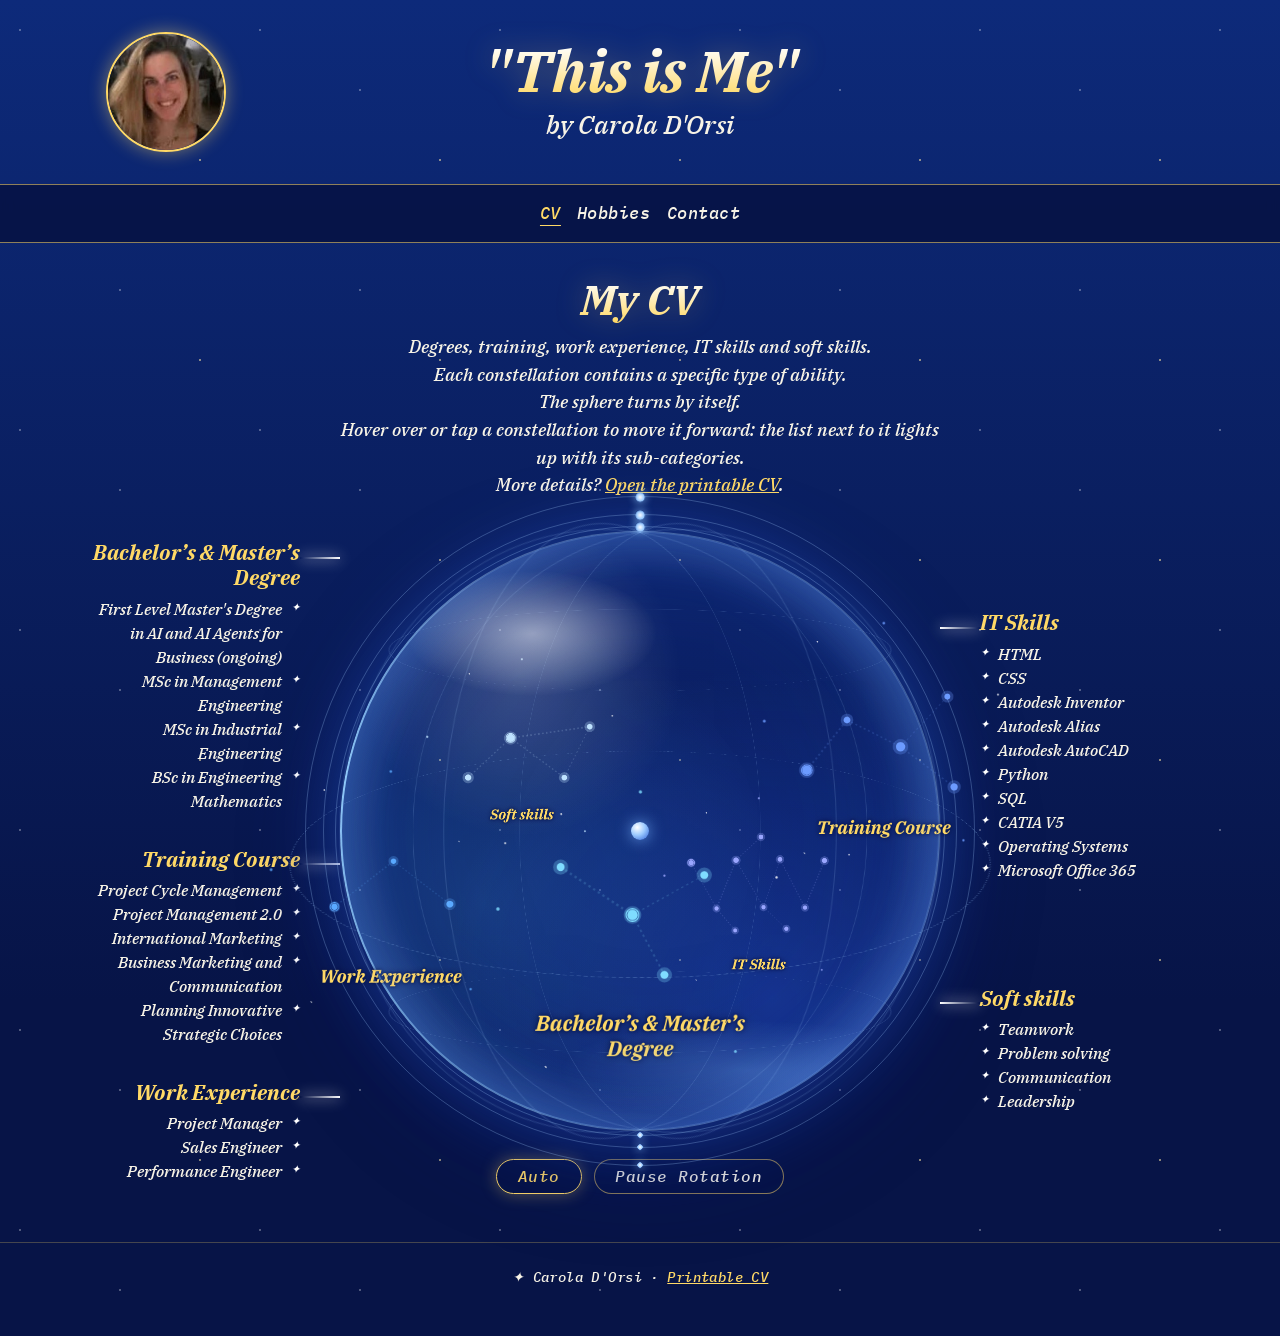
==== index.html @ 36d9cdac "Add files via upload" ====
<!DOCTYPE html>
<html lang="en">
<head>
  <meta charset="UTF-8">
  <meta name="viewport" content="width=device-width, initial-scale=1">
  <title>CV · Carola D'Orsi</title>
  <meta name="description" content="CV, hobbies and contact.">
  <meta name="theme-color" content="#071447">
  <!-- Open Graph. -->
  <meta property="og:type" content="website">
  <meta property="og:site_name" content="Carola D'Orsi">
  <meta property="og:locale" content="en_US">
  <meta property="og:title" content="Website · Carola D'Orsi">
  <meta property="og:description" content="CV, hobbies and contact.">
  <link rel="icon" href="assets/images/favicon.jpg">
  <!-- Bootstrap 5 + Bootstrap Icons -->
  <link href="https://cdn.jsdelivr.net/npm/bootstrap@5.3.3/dist/css/bootstrap.min.css" rel="stylesheet">
  <link href="https://cdn.jsdelivr.net/npm/bootstrap-icons@1.11.3/font/bootstrap-icons.css" rel="stylesheet">
  <!-- IBM Plex Serif (text) + IBM Plex Mono (menu, buttons, labels) -->
  <link rel="preconnect" href="https://fonts.googleapis.com">
  <link rel="preconnect" href="https://fonts.gstatic.com" crossorigin>
  <link href="https://fonts.googleapis.com/css2?family=IBM+Plex+Serif:ital,wght@1,400;1,500;1,600;1,700&family=IBM+Plex+Mono:ital,wght@1,400;1,500&display=swap" rel="stylesheet">
  <!-- CSS compiled from scss/style.scss -->
  <link href="assets/css/style.css" rel="stylesheet">
</head>
<body>
  <header class="site-header">
    <img class="avatar" src="assets/images/avatar.jpg" alt="image" width="120" height="120">
    <div class="titles">
      <h1>"This is Me"</h1>
      <p class="subtitle">by Carola D'Orsi</p>
    </div>
  </header>

  <nav class="navbar navbar-expand-md navbar-dark sticky-top site-nav" aria-label="Main navigation">
    <div class="container-fluid">
      <span class="navbar-brand d-md-none">&#10022; Menu</span>
      <!-- hamburger menu without JavaScript: the hidden checkbox keeps the open/closed state -->
      <input type="checkbox" id="nav-toggle" class="nav-toggle" aria-label="Open or close the menu">
      <label class="navbar-toggler" for="nav-toggle"><span class="navbar-toggler-icon"></span><span class="visually-hidden">Menu</span></label>
      <div class="collapse navbar-collapse" id="menu">
        <ul class="navbar-nav mx-auto text-center">
          <li class="nav-item"><a class="nav-link active" href="index.html" aria-current="page">CV</a></li>
          <li class="nav-item"><a class="nav-link" href="pages/hobbies.html">Hobbies</a></li>
          <li class="nav-item"><a class="nav-link" href="pages/contact.html">Contact</a></li>
        </ul>
      </div>
    </div>
  </nav>

  <main class="container-xl page">
    <h2 class="page-title">My CV</h2>
    <p class="page-intro">Degrees, training, work experience, IT skills and soft skills.<br> Each constellation contains a specific type of ability.<br>The sphere turns by itself.<br>Hover over or tap a constellation to move it forward: the list next to it lights up with its sub-categories.<br> More details? <a href="pages/cv.html">Open the printable CV</a>.</p>
    <div class="cv-map">
      <div class="cat-col cat-col--left">
        <!-- Each list matches the stars of its constellation -->
      <section class="cat cat--degree" aria-labelledby="cat-degree">
        <h3 id="cat-degree">Bachelor’s &amp; Master’s Degree</h3>
        <ul>
          <li>First Level Master's Degree in AI and AI Agents for Business (ongoing)</li>
          <li>MSc in Management Engineering</li>
          <li>MSc in Industrial Engineering</li>
          <li>BSc in Engineering Mathematics</li>
        </ul>
      </section>
      <section class="cat cat--training" aria-labelledby="cat-training">
        <h3 id="cat-training">Training Course</h3>
        <ul>
          <li>Project Cycle Management</li>
          <li>Project Management 2.0</li>
          <li>International Marketing</li>
          <li>Business Marketing and Communication</li>
          <li>Planning Innovative Strategic Choices</li>
        </ul>
      </section>
      <section class="cat cat--experience" aria-labelledby="cat-experience">
        <h3 id="cat-experience">Work Experience</h3>
        <ul>
          <li>Project Manager</li>
          <li>Sales Engineer</li>
          <li>Performance Engineer</li>
        </ul>
      </section>
      </div>
      <div class="sky">
        <!-- Auto / Pause rotation: two radio buttons -->
        <input class="sky-input" type="radio" name="motion" id="motion-auto" checked>
        <input class="sky-input" type="radio" name="motion" id="motion-pause">
        <svg class="defs" width="0" height="0" aria-hidden="true" focusable="false">
          <defs>
            <!-- shared ring: every featured star pulses with it (sonar effect) -->
            <symbol id="pulse-ring" viewBox="-20 -20 40 40"><circle r="8" fill="none"/></symbol>
          </defs>
        </svg>
        <span class="shoot" style="--x:8%;--y:6%;--dl:1s" aria-hidden="true"></span>
        <span class="shoot" style="--x:52%;--y:2%;--dl:5s" aria-hidden="true"></span>
        <span class="shoot" style="--x:30%;--y:30%;--dl:8.5s" aria-hidden="true"></span>
        <div class="sphere" role="group" aria-label="Rotating celestial sphere with the five constellations of my CV">
          <div class="orbit" aria-hidden="true"></div>
          <div class="sat" aria-hidden="true"><i></i></div>
          <div class="globe">
        <span class="ring ring--m0" aria-hidden="true"></span>
        <span class="ring ring--m1" aria-hidden="true"></span>
        <span class="ring ring--m2" aria-hidden="true"></span>
        <span class="ring ring--m3" aria-hidden="true"></span>
        <span class="ring ring--m4" aria-hidden="true"></span>
        <span class="ring ring--m5" aria-hidden="true"></span>
        <span class="ring ring--eq" aria-hidden="true"></span>
        <span class="ring ring--pn" aria-hidden="true"></span>
        <span class="ring ring--ps" aria-hidden="true"></span>
        <span class="arm arm--a" aria-hidden="true"></span>
        <span class="arm arm--b" aria-hidden="true"></span>
        <span class="arm arm--c" aria-hidden="true"></span>
        <span class="bridge" style="--a:180deg;--k:0.1;--bw:3px;--bc:rgba(175,228,255,.95)" aria-hidden="true"></span>
        <span class="bridge" style="--a:252deg;--k:0.3;--bw:3px;--bc:rgba(175,228,255,.9)" aria-hidden="true"></span>
        <span class="bridge" style="--a:324deg;--k:0.5;--bw:1px;--bc:rgba(120,170,255,.5)" aria-hidden="true"></span>
        <span class="bridge" style="--a:36deg;--k:0.7;--bw:2px;--bc:rgba(140,200,255,.75)" aria-hidden="true"></span>
        <span class="bridge" style="--a:108deg;--k:0.9;--bw:2px;--bc:rgba(140,200,255,.75)" aria-hidden="true"></span>
        <div class="constellation constellation--degree" tabindex="0" role="group" aria-label="Bachelor’s &amp; Master’s Degree">
          <div class="bb"><div class="bb-spin">
            <figure class="cluster">
<svg class="map" viewBox="0 0 320 240" role="img" xmlns="http://www.w3.org/2000/svg">
  <line class="n0 n1" style="--w:3" x1="60" y1="60" x2="150" y2="120"/>
  <line class="n1 n2" style="--w:1" x1="150" y1="120" x2="240" y2="70"/>
  <line class="n1 n3" style="--w:2" x1="150" y1="120" x2="190" y2="195"/>
  <g class="star s0" tabindex="0" style="--i:0"><circle cx="60" cy="60" r="5"/></g>
  <g class="star s1" tabindex="0" style="--i:1"><use class="pulse" href="#pulse-ring" x="130" y="100" width="40" height="40"/><circle cx="150" cy="120" r="6.5"/></g>
  <g class="star s2" tabindex="0" style="--i:2"><circle cx="240" cy="70" r="5"/></g>
  <g class="star s3" tabindex="0" style="--i:3"><circle cx="190" cy="195" r="5"/></g>>
</svg>
              <figcaption>Bachelor’s &amp; Master’s Degree</figcaption>
            </figure>
          </div></div>
        </div>
        <div class="constellation constellation--training" tabindex="0" role="group" aria-label="Training Course">
          <div class="bb"><div class="bb-spin">
            <figure class="cluster">
<svg class="map" viewBox="0 0 320 240" role="img" xmlns="http://www.w3.org/2000/svg">
  <line class="n0 n1" style="--w:3" x1="45" y1="170" x2="105" y2="95"/>
  <line class="n1 n2" style="--w:2" x1="105" y1="95" x2="185" y2="135"/>
  <line class="n2 n3" style="--w:1" x1="185" y1="135" x2="255" y2="60"/>
  <line class="n2 n4" style="--w:2" x1="185" y1="135" x2="265" y2="195"/>
  <g class="star s0" tabindex="0" style="--i:0"><use class="pulse" href="#pulse-ring" x="25" y="150" width="40" height="40"/><circle cx="45" cy="170" r="7"/></g>
  <g class="star s1" tabindex="0" style="--i:1"><circle cx="105" cy="95" r="5"/></g>
  <g class="star s2" tabindex="0" style="--i:2"><circle cx="185" cy="135" r="7"/></g>
  <g class="star s3" tabindex="0" style="--i:3"><circle cx="255" cy="60" r="4.5"/></g>
  <g class="star s4" tabindex="0" style="--i:4"><circle cx="265" cy="195" r="5.5"/></g>
</svg>
              <figcaption>Training Course</figcaption>
            </figure>
          </div></div>
        </div>
        <div class="constellation constellation--itskills" tabindex="0" role="group" aria-label="IT Skills">
          <div class="bb"><div class="bb-spin">
            <figure class="cluster">
<svg class="map" viewBox="0 0 400 320" role="img" xmlns="http://www.w3.org/2000/svg">
  <line class="n1 n0" style="--w:2" x1="40" y1="100" x2="100" y2="208"/>
  <line class="n2 n1" style="--w:3" x1="100" y1="208" x2="146" y2="94"/>
  <line class="n3 n2" style="--w:2" x1="146" y1="94" x2="211" y2="205"/>
  <line class="n4 n3" style="--w:1" x1="211" y1="205" x2="250" y2="92"/>
  <line class="n5 n4" style="--w:2" x1="250" y1="92" x2="309" y2="206"/>
  <line class="n6 n5" style="--w:3" x1="309" y1="206" x2="355" y2="95"/>
  <line class="n7 n1" style="--w:2" x1="100" y1="208" x2="144" y2="260"/>
  <line class="n8 n3" style="--w:1" x1="211" y1="205" x2="265" y2="256"/>
  <line class="n9 n2" style="--w:2" x1="146" y1="94" x2="205" y2="39"/>
  <g class="star s0" tabindex="0" style="--i:0"><use class="pulse" href="#pulse-ring" x="20" y="80" width="40" height="40"/><circle cx="40" cy="100" r="6"/></g>
  <g class="star s1" tabindex="0" style="--i:1"><circle cx="100" cy="208" r="5"/></g>
  <g class="star s2" tabindex="0" style="--i:2"><circle cx="146" cy="94" r="6.5"/></g>
  <g class="star s3" tabindex="0" style="--i:3"><circle cx="211" cy="205" r="5"/></g>
  <g class="star s4" tabindex="0" style="--i:4"><circle cx="250" cy="92" r="5.5"/></g>
  <g class="star s5" tabindex="0" style="--i:5"><circle cx="309" cy="206" r="5"/></g>
  <g class="star s6" tabindex="0" style="--i:6"><circle cx="355" cy="95" r="6"/></g>
  <g class="star s7" tabindex="0" style="--i:7"><circle cx="144" cy="260" r="4.5"/></g>
  <g class="star s8" tabindex="0" style="--i:8"><circle cx="265" cy="256" r="5"/></g>
  <g class="star s9" tabindex="0" style="--i:9"><circle cx="205" cy="39" r="5.5"/></g>
</svg>
              <figcaption>IT Skills</figcaption>
            </figure>
          </div></div>
        </div>
        <div class="constellation constellation--soft" tabindex="0" role="group" aria-label="Soft skills">
          <div class="bb"><div class="bb-spin">
            <figure class="cluster">
<svg class="map" viewBox="0 0 300 200" role="img" xmlns="http://www.w3.org/2000/svg">
  <line class="n0 n1" style="--w:2" x1="55" y1="150" x2="130" y2="80"/>
  <line class="n1 n2" style="--w:2" x1="130" y1="80" x2="225" y2="150"/>
  <line class="n2 n3" style="--w:1" x1="225" y1="150" x2="270" y2="60"/>
  <line class="n1 n3" style="--w:3" x1="130" y1="80" x2="270" y2="60"/>
  <g class="star s0" tabindex="0" style="--i:0"><circle cx="55" cy="150" r="5.5"/></g>
  <g class="star s1" tabindex="0" style="--i:1"><use class="pulse" href="#pulse-ring" x="110" y="60" width="40" height="40"/><circle cx="130" cy="80" r="7"/></g>
  <g class="star s2" tabindex="0" style="--i:2"><circle cx="225" cy="150" r="5"/></g>
  <g class="star s3" tabindex="0" style="--i:3"><circle cx="270" cy="60" r="5"/></g>
</svg>
              <figcaption>Soft skills</figcaption>
            </figure>
          </div></div>
        </div>
        <div class="constellation constellation--experience" tabindex="0" role="group" aria-label="Work experience">
          <div class="bb"><div class="bb-spin">
            <figure class="cluster">
<svg class="map" viewBox="0 0 400 300" aria-hidden="true" focusable="false" xmlns="http://www.w3.org/2000/svg">
  <line class="n1 n0" style="--w:3" x1="95" y1="190" x2="205" y2="105"/>
  <line class="n2 n1" style="--w:2" x1="205" y1="105" x2="310" y2="185"/>
  <g class="star s0" tabindex="0" style="--i:0"><use class="pulse" href="#pulse-ring" x="75" y="170" width="40" height="40"/><circle cx="95" cy="190" r="6"/></g>
  <g class="star s1" tabindex="0" style="--i:1"><circle cx="205" cy="105" r="5"/></g>
  <g class="star s2" tabindex="0" style="--i:2"><circle cx="310" cy="185" r="6.5"/></g> 
</svg>
              <figcaption>Work Experience</figcaption>
            </figure>
          </div></div>
        </div>
          </div>
        </div>
        <div class="sky-controls" role="group" aria-label="Rotation of the sphere">
          <label for="motion-auto">Auto</label>
          <label for="motion-pause">Pause Rotation</label>
        </div>
      </div>
      <div class="cat-col cat-col--right">
      <section class="cat cat--itskills" aria-labelledby="cat-itskills">
        <h3 id="cat-itskills">IT Skills</h3>
        <ul>
          <li>HTML</li>
          <li>CSS</li>
          <li>Autodesk Inventor</li>
          <li>Autodesk Alias</li>
          <li>Autodesk AutoCAD</li>
          <li>Python</li>
          <li>SQL</li>
          <li>CATIA V5</li>
          <li>Operating Systems</li>
          <li>Microsoft Office 365</li>
        </ul>
      </section>
      <section class="cat cat--soft" aria-labelledby="cat-soft">
        <h3 id="cat-soft">Soft skills</h3>
        <ul>
          <li>Teamwork</li>
          <li>Problem solving</li>
          <li>Communication</li>
          <li>Leadership</li>
        </ul>
      </section>
      </div>
    </div>
  </main>

  <footer class="site-footer">
    <p>&#10022; Carola D'Orsi &middot; <a href="pages/cv.html">Printable CV</a></p>
  </footer>
</body>
</html>
---- assets/css/style.css ----
/* Compiled from scss/style.scss */
*,
*::before,
*::after {
  box-sizing: border-box;
}
body {
  margin: 0;
  overflow-x: clip;
  min-height: 100vh;
  font-family: 'IBM Plex Serif', Georgia, 'Times New Roman', serif;
  font-style: italic;
  font-weight: 500;
  font-size: 1.15rem;
  line-height: 1.5;
  color: #f7f3e6;
  background-color: #071447;
  background-image: radial-gradient(1px 1px at 20px 30px, #fff, transparent),
    radial-gradient(1px 1px at 120px 90px, #fff, transparent),
    radial-gradient(1.5px 1.5px at 200px 160px, #ffe9a8, transparent),
    linear-gradient(180deg, #0d2a7a 0%, #071447 75%);
  background-size: 240px 200px, 240px 200px, 240px 200px, 100% 100%;
}
h1,
h2,
h3 {
  font-weight: 700;
  color: #ffd966;
}
.site-header h1,
.page-title {
  background: linear-gradient(180deg, #fff 10%, #ffd966 95%);
  -webkit-background-clip: text;
  background-clip: text;
  color: transparent;
  -webkit-text-fill-color: transparent;
  filter: drop-shadow(0 0 14px rgba(255, 217, 102, 0.28));
}
.page {
  padding: 2rem 1rem 3rem;
  overflow-x: clip;
}
.page-title {
  text-align: center;
  font-size: clamp(1.7rem, 5vw, 2.6rem);
  margin: 0 0 .5rem;
}
.page-intro {
  max-width: 60ch;
  margin: 0 auto 2rem;
  text-align: center;
}
.page-intro a {
  color: #ffd966;
}
.site-footer {
  font-family: 'IBM Plex Mono', ui-monospace, SFMono-Regular, Menlo, Consolas, monospace;
  letter-spacing: .03em;
  text-align: center;
  padding: 1.5rem 1rem 2rem;
  border-top: 1px solid rgba(255, 217, 102, 0.25);
  font-size: .88rem;
  content-visibility: auto;
  contain-intrinsic-size: auto 90px;
}
.site-footer a {
  color: #ffd966;
}
.site-header {
  --avatar: 72px;
  display: flex;
  align-items: center;
  justify-content: space-between;
  gap: 1rem;
  max-width: 1100px;
  margin: 0 auto;
  padding: 1.25rem 1rem;
}
@media (min-width: 768px) {
  .site-header {
    --avatar: 120px;
    padding: 2rem 1rem;
  }
}
.site-header::after {
  content: '';
  flex: 0 0 var(--avatar);
}
.site-header .avatar {
  flex: 0 0 var(--avatar);
  width: var(--avatar);
  height: var(--avatar);
  border-radius: 50%;
  border: 2px solid #ffd966;
  box-shadow: 0 0 18px rgba(255, 217, 102, 0.45);
  object-fit: cover;
}
.site-header .titles {
  flex: 1;
  text-align: center;
}
.site-header h1 {
  margin: 0;
  font-size: clamp(1.9rem, 6vw, 3.6rem);
  line-height: 1.1;
}
.site-header .subtitle {
  margin: .25rem 0 0;
  font-size: clamp(1.05rem, 3vw, 1.6rem);
  color: #f7f3e6;
}
.site-nav {
  background: rgba(7, 20, 71, 0.94);
  border: 1px solid rgba(255, 217, 102, 0.55);
  border-width: 1px 0;
  z-index: 1500;
  transform: translateZ(0);
  backdrop-filter: blur(6px);
}
.site-nav .navbar-brand {
  font-family: 'IBM Plex Mono', ui-monospace, SFMono-Regular, Menlo, Consolas, monospace;
  letter-spacing: .03em;
  color: #ffd966;
  font-size: 1.1rem;
}
.site-nav .navbar-toggler {
  border-color: rgba(255, 217, 102, 0.55);
  cursor: pointer;
}
.site-nav .nav-link {
  font-family: 'IBM Plex Mono', ui-monospace, SFMono-Regular, Menlo, Consolas, monospace;
  letter-spacing: .03em;
  color: #f7f3e6;
  font-size: 1.05rem;
  padding: .5rem 1.6rem;
  transition: color .2s;
}
.site-nav .nav-link:hover,
.site-nav .nav-link:focus,
.site-nav .nav-link.active {
  color: #ffd966;
}
.site-nav .nav-link.active {
  text-decoration: underline;
  text-underline-offset: 6px;
  text-decoration-thickness: 1px;
}
.site-nav .nav-toggle {
  position: absolute;
  width: 1px;
  height: 1px;
  opacity: 0;
}
.site-nav .nav-toggle:focus-visible ~ .navbar-toggler {
  outline: 2px solid #ffd966;
  outline-offset: 3px;
}
@media (max-width: 767.98px) {
  .site-nav .navbar-collapse {
    display: none;
    width: 100%;
  }
  .site-nav .nav-toggle:checked ~ .navbar-collapse {
    display: block;
  }
}
.map {
  display: block;
  width: 100%;
  height: auto;
  overflow: visible;
}
.map line {
  stroke: rgba(255, 217, 102, 0.55);
  stroke-width: 1.2;
  stroke-dasharray: 3 4;
}
.map .star {
  cursor: pointer;
  outline: none;
}
.map .star circle {
  fill: #ffd966;
  stroke: #ffd966;
  stroke-opacity: .28;
  stroke-width: 9px;
  paint-order: stroke;
  transform-box: fill-box;
  transform-origin: center;
  transition: transform .25s ease;
}
.map .star text {
  fill: #f7f3e6;
  font-family: 'IBM Plex Serif', Georgia, 'Times New Roman', serif;
  font-style: italic;
  font-weight: 700;
  font-size: 14px;
  paint-order: stroke;
  stroke: #071447;
  stroke-width: 3px;
  stroke-linejoin: round;
}
.map .star:hover circle,
.map .star:focus-visible circle {
  transform: scale(1.7);
  fill: #fff;
}
.map .star:focus-visible text {
  fill: #ffd966;
}
@media (prefers-reduced-motion: reduce) {
  .map .star circle {
    transition: none;
  }
}
@property --spin {
  syntax: '<angle>';
  inherits: true;
  initial-value: 0deg;
}
.sky {
  --t: 40s;
  position: relative;
  isolation: isolate;
}
.sky-input {
  position: absolute;
  width: 1px;
  height: 1px;
  opacity: 0;
  pointer-events: none;
}
.constellation--degree {
  --lon: 0deg;
  --lat: -20deg;
  --k: 0;
  --c: #7fdcff;
}
.constellation--training {
  --lon: 72deg;
  --lat: 18deg;
  --k: 0.2;
  --c: #6c9bff;
}
.constellation--itskills {
  --lon: 144deg;
  --lat: -18deg;
  --k: 0.4;
  --c: #9aa6ff;
}
.constellation--soft {
  --lon: 216deg;
  --lat: 20deg;
  --k: 0.6;
  --c: #bfe3ff;
}
.constellation--experience {
  --lon: 288deg;
  --lat: -14deg;
  --k: 0.8;
  --c: #5aa9ff;
}
.sphere {
  --d: min(calc(100vw - 2.5rem), 640px);
  --r: 42cqw;
  --zf: 46cqw;
  --cw: .58;
  position: relative;
  width: var(--d);
  height: var(--d);
  margin: 0 auto;
  border-radius: 50%;
  border: 1px solid rgba(160, 205, 255, 0.35);
  background: radial-gradient(circle at 30% 24%, rgba(255, 255, 255, 0.18), transparent 26%),
    radial-gradient(circle at 72% 78%, rgba(40, 90, 230, .38), transparent 52%),
    radial-gradient(circle at 24% 62%, rgba(70, 170, 255, .22), transparent 50%),
    radial-gradient(circle at 50% 50%, rgba(20, 50, 150, .25) 0%, rgba(40, 90, 220, .10) 58%, rgba(110, 170, 255, .30) 100%);
  box-shadow: inset 0 0 60px rgba(120, 180, 255, .30),
    inset 0 0 160px rgba(30, 70, 200, .25),
    0 0 70px rgba(60, 120, 255, .35),
    0 30px 90px rgba(10, 30, 120, .5);
  perspective: calc(var(--d) * 1.8);
  container-type: inline-size;
}
@media (max-width: 575.98px) {
  .sphere {
    --cw: .66;
  }
}
@media (min-width: 1200px) {
  .sphere {
    --d: 600px;
  }
}
.sphere::before {
  content: '';
  position: absolute;
  inset: -1px;
  padding: 2px;
  border-radius: 50%;
  background: conic-gradient(transparent 0 50%, rgba(150, 210, 255, .95) 78%, transparent 92%);
  -webkit-mask: linear-gradient(#000 0 0) content-box, linear-gradient(#000 0 0);
  -webkit-mask-composite: xor;
  mask-composite: exclude;
  mask: linear-gradient(#000 0 0) content-box exclude, linear-gradient(#000 0 0);
  pointer-events: none;
  animation: rim 14s linear infinite;
}
.sphere::after {
  content: '';
  position: absolute;
  inset: 0;
  border-radius: 50%;
  pointer-events: none;
  background: radial-gradient(ellipse 30% 15% at 32% 17%, rgba(255, 255, 255, 0.5), transparent 70%),
      radial-gradient(circle at 50% 50%, transparent 60%, rgba(100, 160, 255, .16) 80%, rgba(160, 215, 255, .38) 100%),
      radial-gradient(ellipse 45% 12% at 68% 90%, rgba(130, 190, 255, .28), transparent 70%);
}
@keyframes rim {
  to {
    rotate: 360deg;
  }
}
.globe {
  position: absolute;
  inset: 0;
  transform-style: preserve-3d;
  animation: spin-t var(--t) linear infinite, spin-v var(--t) linear infinite;
}
@keyframes spin-t {
  from {
    transform: rotateY(0deg);
  }
  to {
    transform: rotateY(360deg);
  }
}
@keyframes spin-v {
  from {
    --spin: 0deg;
  }
  to {
    --spin: 360deg;
  }
}
.bb,
.bb-spin {
  position: absolute;
  left: 50%;
  top: 50%;
  width: 0;
  height: 0;
  transform-style: preserve-3d;
}
.bb {
  transform: rotateX(calc(var(--lat) * -1)) rotateY(calc(var(--lon) * -1));
}
.bb-spin {
  left: 0;
  top: 0;
  animation: bb-spin var(--t) linear infinite;
}
@keyframes bb-spin {
  from {
    transform: rotateY(0deg);
  }
  to {
    transform: rotateY(-360deg);
  }
}
.cluster .map,
.cluster figcaption {
  animation: depth var(--t) linear infinite;
  animation-delay: calc(var(--k) * var(--t) * -1);
}
@keyframes depth {
  0%, 20% {
    opacity: 1;
    filter: blur(0);
  }
  35% {
    opacity: .6;
    filter: blur(.8px);
  }
  50% {
    opacity: .3;
    filter: blur(2px);
  }
  65% {
    opacity: .6;
    filter: blur(.8px);
  }
  80%, 100% {
    opacity: 1;
    filter: blur(0);
  }
}
.constellation:hover .map,
.constellation:focus-within .map,
.constellation:hover figcaption,
.constellation:focus-within figcaption {
  opacity: 1 !important;
  filter: none !important;
}
.sphere .cluster line {
  stroke: var(--c);
  stroke-width: calc(.8px + var(--w) * .7px);
  stroke-opacity: .18;
  animation: link var(--t) linear infinite;
  animation-delay: calc(var(--k) * var(--t) * -1);
}
@keyframes link {
  0%, 9% {
    stroke-opacity: calc(.35 + var(--w) * .2);
  }
  16%, 84% {
    stroke-opacity: .16;
  }
  91%, 100% {
    stroke-opacity: calc(.35 + var(--w) * .2);
  }
}
.constellation:hover .map line,
.constellation:focus-within .map line {
  stroke-opacity: calc(.4 + var(--w) * .2) !important;
}
.sphere .map:has(.s0:hover) line.n0 {
  stroke-opacity: .05 !important;
}
.sphere .map:has(.s1:hover) line.n1 {
  stroke-opacity: .05 !important;
}
.sphere .map:has(.s2:hover) line.n2 {
  stroke-opacity: .05 !important;
}
.sphere .map:has(.s3:hover) line.n3 {
  stroke-opacity: .05 !important;
}
.sphere .map:has(.s4:hover) line.n4 {
  stroke-opacity: .05 !important;
}
.sphere .map:has(.s5:hover) line.n5 {
  stroke-opacity: .05 !important;
}
.sphere .map:has(.s6:hover) line.n6 {
  stroke-opacity: .05 !important;
}
.sphere .map:has(.s7:hover) line.n7 {
  stroke-opacity: .05 !important;
}
.sphere .map:has(.s8:hover) line.n8 {
  stroke-opacity: .05 !important;
}
.sphere .map:has(.s9:hover) line.n9 {
  stroke-opacity: .05 !important;
}
.sky:has(#motion-pause:checked) :is(.globe, .bb-spin, .arm, .bridge, .cluster .map, .cluster figcaption, .cluster line),
.sky:has(.constellation:hover) :is(.globe, .bb-spin, .arm, .bridge, .cluster .map, .cluster figcaption, .cluster line),
.sky:has(.constellation:focus-within) :is(.globe, .bb-spin, .arm, .bridge, .cluster .map, .cluster figcaption, .cluster line) {
  animation-play-state: paused;
}
@supports not selector(:has(*)) {
  .sphere:hover :is(.globe, .bb-spin, .arm, .bridge, .cluster .map, .cluster figcaption, .cluster line) {
    animation-play-state: paused;
  }
  .sky-controls {
    display: none;
  }
}
.arm {
  position: absolute;
  inset: -3%;
  border-radius: 50%;
  border: 1px solid rgba(160, 205, 255, 0.28);
  pointer-events: none;
  transform-style: preserve-3d;
}
.arm::before,
.arm::after {
  content: '';
  position: absolute;
  left: 50%;
  width: 1.6cqw;
  aspect-ratio: 1;
  translate: -50% -50%;
  border-radius: 50%;
  background: radial-gradient(circle, #fff, #8fc4ff 60%, transparent 72%);
  box-shadow: 0 0 1.5cqw rgba(140, 200, 255, .9);
}
.arm::before {
  top: 0;
}
.arm::after {
  top: 100%;
  width: 1cqw;
}
.arm--a {
  --tilt: 23deg;
  animation: arm-a 90s linear infinite;
}
.arm--b {
  inset: -6%;
  animation: arm-b 130s linear infinite reverse;
}
.arm--c {
  inset: -1%;
  animation: arm-c 55s linear infinite;
}
@keyframes arm-a {
  from {
    transform: rotateZ(var(--tilt)) rotateY(0deg);
  }
  to {
    transform: rotateZ(var(--tilt)) rotateY(360deg);
  }
}
@keyframes arm-b {
  from {
    transform: rotateY(62deg) rotateX(0deg);
  }
  to {
    transform: rotateY(62deg) rotateX(360deg);
  }
}
@keyframes arm-c {
  from {
    transform: rotateX(90deg) rotateZ(0deg);
  }
  to {
    transform: rotateX(90deg) rotateZ(360deg);
  }
}
.bridge {
  position: absolute;
  inset: 8%;
  border-radius: 50%;
  border: var(--bw) solid var(--bc);
  transform: rotateX(90deg);
  -webkit-mask: conic-gradient(from var(--a), transparent 0, #000 10deg, #000 62deg, transparent 72deg, transparent 360deg);
  mask: conic-gradient(from var(--a), transparent 0, #000 10deg, #000 62deg, transparent 72deg, transparent 360deg);
  pointer-events: none;
  animation: bridge var(--t) linear infinite;
  animation-delay: calc(var(--k) * var(--t) * -1);
}
@keyframes bridge {
  0%, 100% {
    opacity: 1;
  }
  25%, 75% {
    opacity: .55;
  }
  50% {
    opacity: .12;
  }
}
.ring {
  position: absolute;
  inset: 0;
  border: 1px solid rgba(160, 205, 255, 0.18);
  border-radius: 50%;
  pointer-events: none;
}
.ring--m0 {
  transform: rotateY(0deg);
}
.ring--m1 {
  transform: rotateY(30deg);
}
.ring--m2 {
  transform: rotateY(60deg);
}
.ring--m3 {
  transform: rotateY(90deg);
}
.ring--m4 {
  transform: rotateY(120deg);
}
.ring--m5 {
  transform: rotateY(150deg);
}
.ring--eq {
  transform: rotateX(90deg);
}
.ring--pn {
  transform: translateY(-28.7cqw) rotateX(90deg) scale(.819);
}
.ring--ps {
  transform: translateY(28.7cqw) rotateX(90deg) scale(.819);
}
.constellation {
  position: absolute;
  left: 50%;
  top: 50%;
  width: 35cqw;
  aspect-ratio: 1.2;
  margin: 0;
  outline: none;
  cursor: pointer;
  transform-origin: 0 0;
  transform-style: preserve-3d;
  backface-visibility: hidden;
  transform: rotateY(var(--lon)) rotateX(var(--lat)) translateZ(var(--r)) translate(-50%, -50%);
}
.constellation:focus-visible {
  outline: 2px solid #ffd966;
  outline-offset: 3px;
}
.cluster {
  position: absolute;
  left: 50%;
  top: 50%;
  width: calc(100cqw * var(--cw));
  margin: 0;
  padding: .5rem;
  pointer-events: none;
  backface-visibility: hidden;
  text-rendering: geometricPrecision;
  -webkit-font-smoothing: antialiased;
  transform: translate(-50%, -50%) rotateY(0deg) rotateY(0deg) rotateX(0deg) translateZ(0) rotateX(0deg) rotateY(0deg) rotateY(0deg) translateZ(0) scale(calc(.35 / var(--cw)));
  transition: transform .6s cubic-bezier(.2, .8, .2, 1), opacity .3s;
}
.cluster figcaption {
  --cap: clamp(.85rem, 2.8cqw, 1.3rem);
  font-size: calc(var(--cap) * var(--cw) / .35);
  font-weight: 700;
  line-height: 1.2;
  text-align: center;
  color: #ffd966;
  text-shadow: 0 0 .4em #071447, 0 0 .15em #071447;
}
.cluster::before {
  content: '';
  position: absolute;
  left: 50%;
  top: 50%;
  width: 118%;
  aspect-ratio: 1;
  translate: -50% -50%;
  border-radius: 50%;
  opacity: .8;
  pointer-events: none;
  background: radial-gradient(circle at 50% 3%, var(--c) 0 1.4px, transparent 2.6px),
      radial-gradient(circle at 93% 30%, #fff 0 1px, transparent 2px),
      radial-gradient(circle at 80% 85%, var(--c) 0 1.2px, transparent 2.4px),
      radial-gradient(circle at 20% 90%, #fff 0 1px, transparent 2px),
      radial-gradient(circle at 5% 40%, var(--c) 0 1.6px, transparent 2.8px),
      radial-gradient(circle at 25% 10%, #fff 0 .8px, transparent 1.8px);
  animation: dust 32s linear infinite;
}
@keyframes dust {
  to {
    rotate: 360deg;
  }
}
.constellation:hover .cluster,
.constellation:focus-within .cluster {
  pointer-events: auto;
  transform: translate(-50%, -50%) rotateY(var(--spin)) rotateY(var(--lon)) rotateX(var(--lat)) translateZ(calc(var(--r) * -1)) rotateX(calc(var(--lat) * -1)) rotateY(calc(var(--lon) * -1)) rotateY(calc(var(--spin) * -1)) translateZ(var(--zf)) scale(1);
}
.sphere:has(.constellation:hover) .constellation:not(:hover) .cluster,
.sphere:has(.constellation:focus-within) .constellation:not(:focus-within) .cluster {
  opacity: .25;
}
.sphere .map .star {
  animation: float 7s ease-in-out infinite;
  animation-delay: calc(var(--i) * -1.4s);
}
.sphere .map .star circle {
  fill: var(--c);
  stroke: var(--c);
}
.sphere .map .star:hover circle {
  transform: scale(2.4);
}
@keyframes float {
  0%, 100% {
    translate: 0 0;
  }
  33% {
    translate: 1.2px -1.6px;
  }
  66% {
    translate: -1.1px .9px;
  }
}
.pulse {
  stroke: var(--c);
  stroke-width: 1.4;
  fill: none;
  pointer-events: none;
  transform-box: fill-box;
  transform-origin: center;
  animation: pulse 3.4s ease-out infinite;
}
@keyframes pulse {
  from {
    scale: .45;
    opacity: .9;
  }
  to {
    scale: 1.5;
    opacity: 0;
  }
}
.defs {
  position: absolute;
  width: 0;
  height: 0;
  overflow: hidden;
}
.orbit {
  position: absolute;
  left: 50%;
  top: 50%;
  z-index: -1;
  width: 112cqw;
  aspect-ratio: 1;
  translate: -50% -50%;
  border: 1px dashed rgba(160, 205, 255, 0.3);
  border-radius: 50%;
  transform: rotateX(72deg);
  pointer-events: none;
}
.sat {
  position: absolute;
  left: 50%;
  top: 50%;
  width: 0;
  height: 0;
  pointer-events: none;
  animation: sat-x 26s cubic-bezier(.37, 0, .63, 1) infinite alternate, sat-z 26s linear infinite;
}
.sat i {
  display: block;
  width: 3cqw;
  aspect-ratio: 1;
  margin: -1.5cqw 0 0 -1.5cqw;
  border-radius: 50%;
  background: radial-gradient(circle at 35% 30%, #fff, #9ccaff 45%, #2d5fd6 100%);
  box-shadow: 0 0 2.5cqw rgba(120, 180, 255, .8);
  animation: sat-y 26s cubic-bezier(.37, 0, .63, 1) -6.5s infinite alternate;
}
@keyframes sat-x {
  from {
    translate: 56cqw 0;
  }
  to {
    translate: -56cqw 0;
  }
}
@keyframes sat-y {
  from {
    translate: 0 -17cqw;
  }
  to {
    translate: 0 17cqw;
  }
}
@keyframes sat-z {
  0%, 49.9% {
    z-index: 5;
  }
  50%, 100% {
    z-index: -1;
  }
}
.shoot {
  position: absolute;
  left: var(--x);
  top: var(--y);
  width: 140px;
  height: 2px;
  border-radius: 2px;
  background: linear-gradient(90deg, transparent, #fff 70%, #bfe3ff);
  rotate: 28deg;
  opacity: 0;
  pointer-events: none;
  animation: shoot 11s linear infinite;
  animation-delay: var(--dl);
}
@keyframes shoot {
  0% {
    translate: 0 0;
    opacity: 0;
  }
  1% {
    opacity: 1;
  }
  7% {
    translate: 300px 160px;
    opacity: 0;
  }
  100% {
    translate: 300px 160px;
    opacity: 0;
  }
}
@supports (animation-timeline: view()) {
  .sky {
    animation: sky-in linear both;
    animation-timeline: view();
    animation-range: entry 0% entry 70%;
  }
}
@keyframes sky-in {
  from {
    opacity: 0;
    scale: .86;
    translate: 0 48px;
  }
  to {
    opacity: 1;
    scale: 1;
    translate: 0 0;
  }
}
@media (prefers-reduced-motion: reduce) {
  .globe,
  .bb-spin,
  .cluster .map,
  .cluster figcaption,
  .cluster line,
  .bridge {
    animation-play-state: paused !important;
  }
  .sphere,
  .sphere::before,
  .sat,
  .sat i,
  .shoot,
  .sky,
  .arm,
  .cluster::before,
  .sphere .map .star,
  .pulse {
    animation: none !important;
  }
  .shoot,
  .pulse {
    display: none;
  }
  .cluster {
    transition: none;
  }
}
.cv-map {
  --beam: 2.5rem;
  display: grid;
  grid-template-columns: minmax(0, 1fr);
  gap: 2rem var(--beam);
  align-items: stretch;
}
.cv-map .sky {
  order: -1;
}
@media (min-width: 1200px) {
  .cv-map {
    grid-template-columns: minmax(0, 1fr) 600px minmax(0, 1fr);
  }
  .cv-map .sky {
    order: 0;
    align-self: center;
  }
}
.cat-col {
  display: grid;
  grid-template-columns: repeat(auto-fit, minmax(240px, 1fr));
  gap: 1.5rem;
}
@media (min-width: 1200px) {
  .cat-col {
    display: flex;
    flex-direction: column;
    justify-content: space-evenly;
  }
}
.cat--degree {
  --c: #7fdcff;
}
.cat--training {
  --c: #6c9bff;
}
.cat--itskills {
  --c: #9aa6ff;
}
.cat--soft {
  --c: #bfe3ff;
}
.cat--experience {
  --c: #5aa9ff;
}
.cat {
  --c: #fff;
  position: relative;
  padding-left: 1rem;
  border-left: 2px solid var(--c);
  box-shadow: -6px 0 14px -8px var(--c);
  transition: box-shadow .3s, background .3s;
}
.cat h3 {
  margin: 0 0 .35rem;
  font-size: 1.3rem;
  transition: color .3s, text-shadow .3s;
}
.cat ul {
  list-style: none;
  margin: 0;
  padding: 0;
}
.cat li {
  position: relative;
  padding-left: 1.1rem;
  font-size: 1rem;
  line-height: 1.5;
  transition: color .3s;
}
.cat li::before {
  content: '\2726';
  position: absolute;
  left: 0;
  top: .15em;
  font-size: .7em;
  color: var(--c);
  transition: text-shadow .3s;
}
.cv-map:has(.constellation--degree:hover) .cat--degree,
.cv-map:has(.constellation--degree:focus-within) .cat--degree {
  border-left-color: #fff;
  box-shadow: -10px 0 26px -6px var(--c);
  background: rgba(7, 20, 71, 0.45);
}
.cv-map:has(.constellation--degree:hover) .cat--degree h3,
.cv-map:has(.constellation--degree:focus-within) .cat--degree h3 {
  color: #fff;
  text-shadow: 0 0 .7em var(--c), 0 0 .2em var(--c);
}
.cv-map:has(.constellation--degree:hover) .cat--degree li,
.cv-map:has(.constellation--degree:focus-within) .cat--degree li {
  color: #fff;
}
.cv-map:has(.constellation--degree:hover) .cat--degree li::before,
.cv-map:has(.constellation--degree:focus-within) .cat--degree li::before {
  color: #fff;
  text-shadow: 0 0 .6em var(--c), 0 0 .2em var(--c);
}
.cv-map:has(.constellation--degree:hover) .cat--degree::after,
.cv-map:has(.constellation--degree:focus-within) .cat--degree::after {
  height: 3px;
  box-shadow: 0 0 24px 2px var(--c);
}
.cv-map:has(.constellation--training:hover) .cat--training,
.cv-map:has(.constellation--training:focus-within) .cat--training {
  border-left-color: #fff;
  box-shadow: -10px 0 26px -6px var(--c);
  background: rgba(7, 20, 71, 0.45);
}
.cv-map:has(.constellation--training:hover) .cat--training h3,
.cv-map:has(.constellation--training:focus-within) .cat--training h3 {
  color: #fff;
  text-shadow: 0 0 .7em var(--c), 0 0 .2em var(--c);
}
.cv-map:has(.constellation--training:hover) .cat--training li,
.cv-map:has(.constellation--training:focus-within) .cat--training li {
  color: #fff;
}
.cv-map:has(.constellation--training:hover) .cat--training li::before,
.cv-map:has(.constellation--training:focus-within) .cat--training li::before {
  color: #fff;
  text-shadow: 0 0 .6em var(--c), 0 0 .2em var(--c);
}
.cv-map:has(.constellation--training:hover) .cat--training::after,
.cv-map:has(.constellation--training:focus-within) .cat--training::after {
  height: 3px;
  box-shadow: 0 0 24px 2px var(--c);
}
.cv-map:has(.constellation--itskills:hover) .cat--itskills,
.cv-map:has(.constellation--itskills:focus-within) .cat--itskills {
  border-left-color: #fff;
  box-shadow: -10px 0 26px -6px var(--c);
  background: rgba(7, 20, 71, 0.45);
}
.cv-map:has(.constellation--itskills:hover) .cat--itskills h3,
.cv-map:has(.constellation--itskills:focus-within) .cat--itskills h3 {
  color: #fff;
  text-shadow: 0 0 .7em var(--c), 0 0 .2em var(--c);
}
.cv-map:has(.constellation--itskills:hover) .cat--itskills li,
.cv-map:has(.constellation--itskills:focus-within) .cat--itskills li {
  color: #fff;
}
.cv-map:has(.constellation--itskills:hover) .cat--itskills li::before,
.cv-map:has(.constellation--itskills:focus-within) .cat--itskills li::before {
  color: #fff;
  text-shadow: 0 0 .6em var(--c), 0 0 .2em var(--c);
}
.cv-map:has(.constellation--itskills:hover) .cat--itskills::after,
.cv-map:has(.constellation--itskills:focus-within) .cat--itskills::after {
  height: 3px;
  box-shadow: 0 0 24px 2px var(--c);
}
.cv-map:has(.constellation--soft:hover) .cat--soft,
.cv-map:has(.constellation--soft:focus-within) .cat--soft {
  border-left-color: #fff;
  box-shadow: -10px 0 26px -6px var(--c);
  background: rgba(7, 20, 71, 0.45);
}
.cv-map:has(.constellation--soft:hover) .cat--soft h3,
.cv-map:has(.constellation--soft:focus-within) .cat--soft h3 {
  color: #fff;
  text-shadow: 0 0 .7em var(--c), 0 0 .2em var(--c);
}
.cv-map:has(.constellation--soft:hover) .cat--soft li,
.cv-map:has(.constellation--soft:focus-within) .cat--soft li {
  color: #fff;
}
.cv-map:has(.constellation--soft:hover) .cat--soft li::before,
.cv-map:has(.constellation--soft:focus-within) .cat--soft li::before {
  color: #fff;
  text-shadow: 0 0 .6em var(--c), 0 0 .2em var(--c);
}
.cv-map:has(.constellation--soft:hover) .cat--soft::after,
.cv-map:has(.constellation--soft:focus-within) .cat--soft::after {
  height: 3px;
  box-shadow: 0 0 24px 2px var(--c);
}
.cv-map:has(.constellation--experience:hover) .cat--experience,
.cv-map:has(.constellation--experience:focus-within) .cat--experience {
  border-left-color: #fff;
  box-shadow: -10px 0 26px -6px var(--c);
  background: rgba(7, 20, 71, 0.45);
}
.cv-map:has(.constellation--experience:hover) .cat--experience h3,
.cv-map:has(.constellation--experience:focus-within) .cat--experience h3 {
  color: #fff;
  text-shadow: 0 0 .7em var(--c), 0 0 .2em var(--c);
}
.cv-map:has(.constellation--experience:hover) .cat--experience li,
.cv-map:has(.constellation--experience:focus-within) .cat--experience li {
  color: #fff;
}
.cv-map:has(.constellation--experience:hover) .cat--experience li::before,
.cv-map:has(.constellation--experience:focus-within) .cat--experience li::before {
  color: #fff;
  text-shadow: 0 0 .6em var(--c), 0 0 .2em var(--c);
}
.cv-map:has(.constellation--experience:hover) .cat--experience::after,
.cv-map:has(.constellation--experience:focus-within) .cat--experience::after {
  height: 3px;
  box-shadow: 0 0 24px 2px var(--c);
}
@media (min-width: 1200px) {
  .cat {
    padding-left: 0;
    border-left: 0;
    box-shadow: none;
  }
  .cat::after {
    content: '';
    position: absolute;
    top: .95rem;
    width: var(--beam);
    height: 2px;
    box-shadow: 0 0 14px var(--c);
  }
  .cat-col--left .cat {
    text-align: right;
  }
  .cat-col--left .cat::after {
    right: calc(var(--beam) * -1);
    background: linear-gradient(90deg, transparent, var(--c));
  }
  .cat-col--left .cat li {
    padding-left: 0;
    padding-right: 1.1rem;
  }
  .cat-col--left .cat li::before {
    left: auto;
    right: 0;
  }
  .cat-col--right .cat::after {
    left: calc(var(--beam) * -1);
    background: linear-gradient(270deg, transparent, var(--c));
  }
}
.sky-controls {
  display: flex;
  flex-wrap: wrap;
  align-items: center;
  justify-content: center;
  gap: .6rem .75rem;
  margin: 1.75rem auto 0;
}
.sky-controls label {
  background: rgba(7, 20, 71, 0.94);
  border: 1px solid rgba(255, 217, 102, 0.55);
  font-family: 'IBM Plex Mono', ui-monospace, SFMono-Regular, Menlo, Consolas, monospace;
  letter-spacing: .03em;
  padding: .45rem 1.3rem;
  border-radius: 999px;
  color: #f7f3e6;
  font-size: .98rem;
  line-height: 1.2;
  cursor: pointer;
  user-select: none;
  transition: color .2s, border-color .2s, box-shadow .2s;
}
.sky-controls label:hover {
  color: #ffd966;
}
.sky:has(#motion-auto:checked) [for='motion-auto'] {
  color: #ffd966;
  border-color: #ffd966;
  box-shadow: 0 0 16px rgba(255, 217, 102, 0.35);
}
.sky:has(#motion-auto:focus-visible) [for='motion-auto'] {
  outline: 2px solid #ffd966;
  outline-offset: 3px;
}
.sky:has(#motion-pause:checked) [for='motion-pause'] {
  color: #ffd966;
  border-color: #ffd966;
  box-shadow: 0 0 16px rgba(255, 217, 102, 0.35);
}
.sky:has(#motion-pause:focus-visible) [for='motion-pause'] {
  outline: 2px solid #ffd966;
  outline-offset: 3px;
}
@media (prefers-reduced-motion: reduce) {
  .sky-controls label,
  .cat,
  .cat h3,
  .cat li,
  .cat li::before {
    transition: none;
  }
}
.cv-toolbar {
  display: flex;
  flex-wrap: wrap;
  justify-content: center;
  gap: .6rem 1rem;
  margin-bottom: 2rem;
}
.cv-toolbar a {
  background: rgba(7, 20, 71, 0.94);
  border: 1px solid rgba(255, 217, 102, 0.55);
  font-family: 'IBM Plex Mono', ui-monospace, SFMono-Regular, Menlo, Consolas, monospace;
  letter-spacing: .03em;
  padding: .4rem 1.2rem;
  border-radius: 999px;
  color: #f7f3e6;
  font-size: .95rem;
  text-decoration: none;
}
.cv-toolbar a:hover,
.cv-toolbar a:focus-visible {
  color: #ffd966;
  border-color: #ffd966;
}
.cv {
  max-width: 860px;
  margin: 0 auto;
}
.cv-section {
  margin-top: 2.5rem;
}
.cv-section > h3 {
  margin: 0 0 1rem;
  padding-bottom: .35rem;
  border-bottom: 1px solid rgba(255, 217, 102, 0.55);
  font-size: 1.6rem;
}
.cv-entry {
  display: grid;
  grid-template-columns: 11rem minmax(0, 1fr);
  gap: .25rem 1.5rem;
  padding: .85rem 0;
  border-bottom: 1px dashed rgba(255, 217, 102, 0.2);
}
@media (max-width: 767.98px) {
  .cv-entry {
    grid-template-columns: minmax(0, 1fr);
  }
}
.cv-entry .cv-when {
  font-family: 'IBM Plex Mono', ui-monospace, SFMono-Regular, Menlo, Consolas, monospace;
  letter-spacing: .03em;
  margin: 0;
  color: #ffd966;
  font-size: .9rem;
}
.cv-entry h4 {
  margin: 0;
  color: #f7f3e6;
  font-size: 1.2rem;
  font-weight: 600;
}
.cv-entry p {
  margin: .2rem 0 0;
}
.cv-entry ul {
  margin: .35rem 0 0;
  padding-left: 1.2rem;
}
.cv-tags {
  display: flex;
  flex-wrap: wrap;
  gap: .5rem;
  margin: 0;
  padding: 0;
  list-style: none;
}
.cv-tags li {
  padding: .15rem .8rem;
  border: 1px solid rgba(255, 217, 102, 0.55);
  border-radius: 999px;
  font-size: 1rem;
}
.leo-wrap {
  max-width: 880px;
  margin: 0 auto;
}
.leo .star text {
  font-size: 20px;
}
html:has(.sub:target) {
  overflow: hidden;
}
.sub {
  --rays: min(190vmin, 1500px);
  --disc: min(94vw, 680px, 90vh);
  --ripple: min(80vmin, 560px);
  position: fixed;
  inset: 0;
  z-index: 2000;
  display: grid;
  place-items: center;
  padding: 1rem;
  visibility: hidden;
  opacity: 0;
  pointer-events: none;
  transition: opacity .4s, visibility 0s .8s;
}
.sub:target {
  visibility: visible;
  opacity: 1;
  pointer-events: auto;
  transition: opacity .4s, visibility 0s;
}
.sub-backdrop {
  position: absolute;
  inset: 0;
  background: radial-gradient(circle at 50% 50%, rgba(13, 42, 122, .78), rgba(4, 10, 40, .94));
  backdrop-filter: blur(6px);
  cursor: zoom-out;
}
.sub-rays {
  position: absolute;
  left: 50%;
  top: 50%;
  width: var(--rays);
  aspect-ratio: 1;
  translate: -50% -50%;
  scale: .3;
  border-radius: 50%;
  background: repeating-conic-gradient(rgba(255, 217, 102, 0.1) 0 4deg, transparent 4deg 18deg);
  -webkit-mask: radial-gradient(circle, #000 5%, transparent 60%);
  mask: radial-gradient(circle, #000 5%, transparent 60%);
  pointer-events: none;
  transition: scale .9s ease-out;
}
.sub:target .sub-rays {
  scale: 1;
  animation: rays 90s linear infinite;
}
@keyframes rays {
  to {
    rotate: 360deg;
  }
}
.ripple {
  position: absolute;
  left: 50%;
  top: 50%;
  width: var(--ripple);
  aspect-ratio: 1;
  translate: -50% -50%;
  border: 2px solid rgba(255, 217, 102, 0.7);
  border-radius: 50%;
  opacity: 0;
  pointer-events: none;
}
.sub:target .ripple {
  animation: ripple 1.8s ease-out both;
  animation-delay: calc(var(--i) * .35s);
}
@keyframes ripple {
  from {
    scale: .2;
    opacity: .9;
  }
  to {
    scale: 1.9;
    opacity: 0;
  }
}
.sub-disc {
  position: relative;
  width: var(--disc);
  aspect-ratio: 1;
  display: flex;
  flex-direction: column;
  align-items: center;
  justify-content: center;
  text-align: center;
  padding: 13% 9% 10%;
  border-radius: 50%;
  border: 1px solid rgba(255, 255, 255, 0.4);
  background: radial-gradient(circle at 30% 22%, rgba(255, 255, 255, 0.22), transparent 28%),
    radial-gradient(circle at 50% 50%, rgba(110, 160, 255, .08) 55%, rgba(120, 170, 255, .30) 100%);
  box-shadow: inset 0 0 70px rgba(150, 190, 255, .28), 0 0 80px rgba(255, 217, 102, 0.18);
  scale: .2;
  rotate: -120deg;
  opacity: 0;
  transition: scale .8s cubic-bezier(.2, 1.25, .35, 1), rotate .8s ease-out, opacity .5s;
}
.sub:target .sub-disc {
  scale: 1;
  rotate: 0deg;
  opacity: 1;
}
.sub-title {
  margin: 0;
  font-size: clamp(1.8rem, 6vw, 2.8rem);
  line-height: 1.1;
}
.sub-text {
  margin: .25rem 0 0;
  max-width: 30ch;
  font-size: clamp(.95rem, 2.6vw, 1.2rem);
}
.sub-map {
  width: 100%;
  height: auto;
  overflow: visible;
  margin-top: .25rem;
}
.sub-line {
  stroke: rgba(255, 217, 102, 0.7);
  stroke-width: 1.5;
  stroke-dasharray: 1;
}
.sub:target .sub-line {
  animation: draw .7s ease-out both;
  animation-delay: calc(.5s + var(--i) * .2s);
}
@keyframes draw {
  from {
    stroke-dashoffset: 1;
  }
  to {
    stroke-dashoffset: 0;
  }
}
.sub-star {
  transform-box: fill-box;
  transform-origin: center;
}
.sub-star circle {
  fill: #ffd966;
  stroke: #ffd966;
  stroke-opacity: .28;
  stroke-width: 9px;
  paint-order: stroke;
  transform-box: fill-box;
  transform-origin: center;
  transition: transform .25s ease;
}
.sub-star:hover circle {
  transform: scale(1.6);
  fill: #fff;
}
.sub-star text {
  fill: #f7f3e6;
  font-family: 'IBM Plex Serif', Georgia, 'Times New Roman', serif;
  font-style: italic;
  font-weight: 700;
  font-size: 21px;
  text-anchor: middle;
  paint-order: stroke;
  stroke: #071447;
  stroke-width: 4px;
  stroke-linejoin: round;
}
.sub-map--wide .sub-star text {
  font-size: 19.5px;
}
.sub:target .sub-star {
  animation: pop .7s cubic-bezier(.2, 1.7, .4, 1) both;
  animation-delay: calc(.4s + var(--i) * .18s);
}
.sub:target .sub-star circle {
  animation: twinkle 3s ease-in-out infinite;
  animation-delay: calc(1.5s + var(--i) * .4s);
}
@keyframes pop {
  from {
    opacity: 0;
    scale: 0;
  }
  to {
    opacity: 1;
    scale: 1;
  }
}
@keyframes twinkle {
  50% {
    scale: 1.35;
  }
}
.sub-close {
  font-family: 'IBM Plex Mono', ui-monospace, SFMono-Regular, Menlo, Consolas, monospace;
  letter-spacing: .03em;
  margin-top: .5rem;
  padding: .15rem 1.2rem;
  border-radius: 999px;
  background: #ffd966;
  color: #071447;
  font-size: 1rem;
  font-weight: 700;
  text-decoration: none;
  transition: box-shadow .2s, background .2s;
}
.sub-close:hover,
.sub-close:focus-visible {
  background: #fff;
  box-shadow: 0 0 16px rgba(255, 217, 102, 0.8);
}
@media (prefers-reduced-motion: reduce) {
  .sub,
  .sub-disc,
  .sub-rays,
  .sub-star circle {
    transition: none;
  }
  .sub:target .sub-rays,
  .sub:target .ripple,
  .sub:target .sub-line,
  .sub:target .sub-star,
  .sub:target .sub-star circle {
    animation: none;
  }
}
.contact {
  display: grid;
  grid-template-columns: 1fr;
  justify-items: center;
  gap: 2.5rem;
  max-width: 620px;
  margin: 0 auto;
}
.contact-form {
  width: 100%;
}
.contact-form .form-label {
  font-family: 'IBM Plex Mono', ui-monospace, SFMono-Regular, Menlo, Consolas, monospace;
  letter-spacing: .03em;
  color: #ffd966;
  font-size: 1rem;
}
.contact-form .form-control {
  background: rgba(7, 20, 71, 0.6);
  color: #f7f3e6;
  border: 1px solid rgba(255, 217, 102, 0.55);
  border-radius: 4px;
  font-family: 'IBM Plex Serif', Georgia, 'Times New Roman', serif;
  font-style: italic;
  font-size: 1.2rem;
}
.contact-form .form-control:focus {
  background: rgba(7, 20, 71, 0.85);
  color: #f7f3e6;
  border-color: #ffd966;
  box-shadow: 0 0 0 .2rem rgba(255, 217, 102, 0.3);
}
.contact-form .form-control:user-invalid {
  border-color: #ff9c8f;
}
.btn-star {
  font-family: 'IBM Plex Mono', ui-monospace, SFMono-Regular, Menlo, Consolas, monospace;
  letter-spacing: .03em;
  background: #ffd966;
  color: #071447;
  font-weight: 700;
  font-size: 1.05rem;
  padding: .45rem 1.6rem;
  border: 0;
  border-radius: 999px;
  transition: box-shadow .2s;
}
.btn-star:hover,
.btn-star:focus-visible {
  background: #fff;
  color: #071447;
  box-shadow: 0 0 16px rgba(255, 217, 102, 0.8);
}
.socials {
  display: flex;
  flex-direction: column;
  align-items: center;
  gap: 1.25rem;
  width: 100%;
  text-align: center;
}
.socials h3 {
  font-size: 1.5rem;
  margin: 0;
}
.socials .socials-list {
  display: flex;
  flex-wrap: wrap;
  justify-content: center;
  gap: 1rem 2rem;
}
.socials a {
  font-family: 'IBM Plex Mono', ui-monospace, SFMono-Regular, Menlo, Consolas, monospace;
  letter-spacing: .03em;
  display: flex;
  align-items: center;
  gap: .75rem;
  color: #f7f3e6;
  font-size: 1.1rem;
  text-decoration: none;
}
.socials a i {
  display: grid;
  place-items: center;
  width: 2.6rem;
  height: 2.6rem;
  border: 1px solid #ffd966;
  border-radius: 50%;
  color: #ffd966;
  font-style: normal;
  transition: background .2s, color .2s;
}
.socials a:hover,
.socials a:focus-visible {
  color: #ffd966;
}
.socials a:hover i,
.socials a:focus-visible i {
  background: #ffd966;
  color: #071447;
}
@media (prefers-reduced-motion: reduce) {
  .btn-star,
  .socials a i {
    transition: none;
  }
}
@page {
  margin: 16mm;
}
@media print {
  body {
    background: #fff;
    color: #000;
    font-size: 11pt;
    font-style: normal;
  }
  .site-nav,
  .site-footer,
  .cv-toolbar,
  .site-header .avatar,
  .site-header::after {
    display: none;
  }
  .site-header {
    padding: 0 0 1rem;
  }
  .site-header h1,
  .page-title {
    background: none;
    color: #000;
    -webkit-text-fill-color: #000;
    filter: none;
  }
  .site-header .subtitle {
    color: #333;
  }
  .page {
    padding: 0;
  }
  .cv {
    max-width: none;
  }
  .cv-section {
    margin-top: 1.4rem;
    break-inside: avoid-page;
  }
  .cv-section > h3 {
    color: #000;
    border-bottom-color: #000;
  }
  .cv-entry {
    break-inside: avoid;
    border-bottom-color: #bbb;
  }
  .cv-entry h4 {
    color: #000;
  }
  .cv-entry .cv-when {
    color: #333;
  }
  .cv-tags li {
    border-color: #000;
  }
  a {
    color: #000;
    text-decoration: none;
  }
}
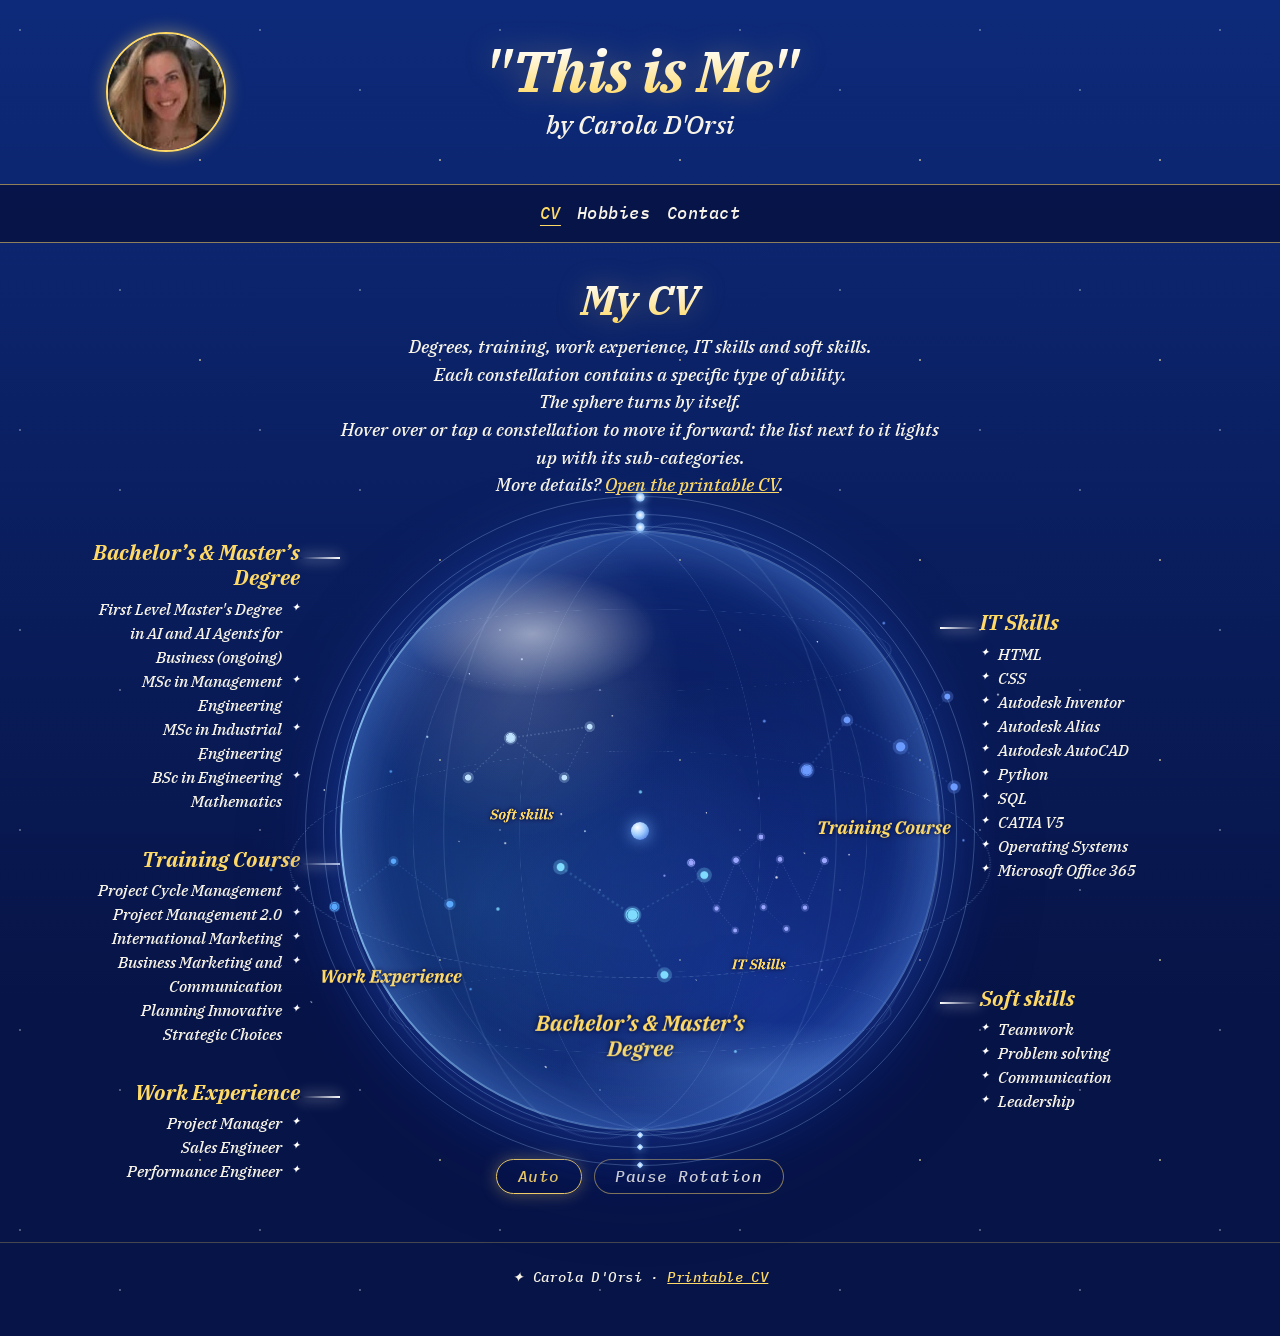
==== commit e4bc4b8f: "Update Open Graph" ====
--- a/index.html
+++ b/index.html
@@ -8,7 +8,7 @@
   <meta name="theme-color" content="#071447">
   <!-- Open Graph. -->
   <meta property="og:type" content="website">
-  <meta property="og:site_name" content="Carola D'Orsi">
+  <meta property="og:site" content="https://carola1991.github.io">
   <meta property="og:locale" content="en_US">
   <meta property="og:title" content="Website · Carola D'Orsi">
   <meta property="og:description" content="CV, hobbies and contact.">
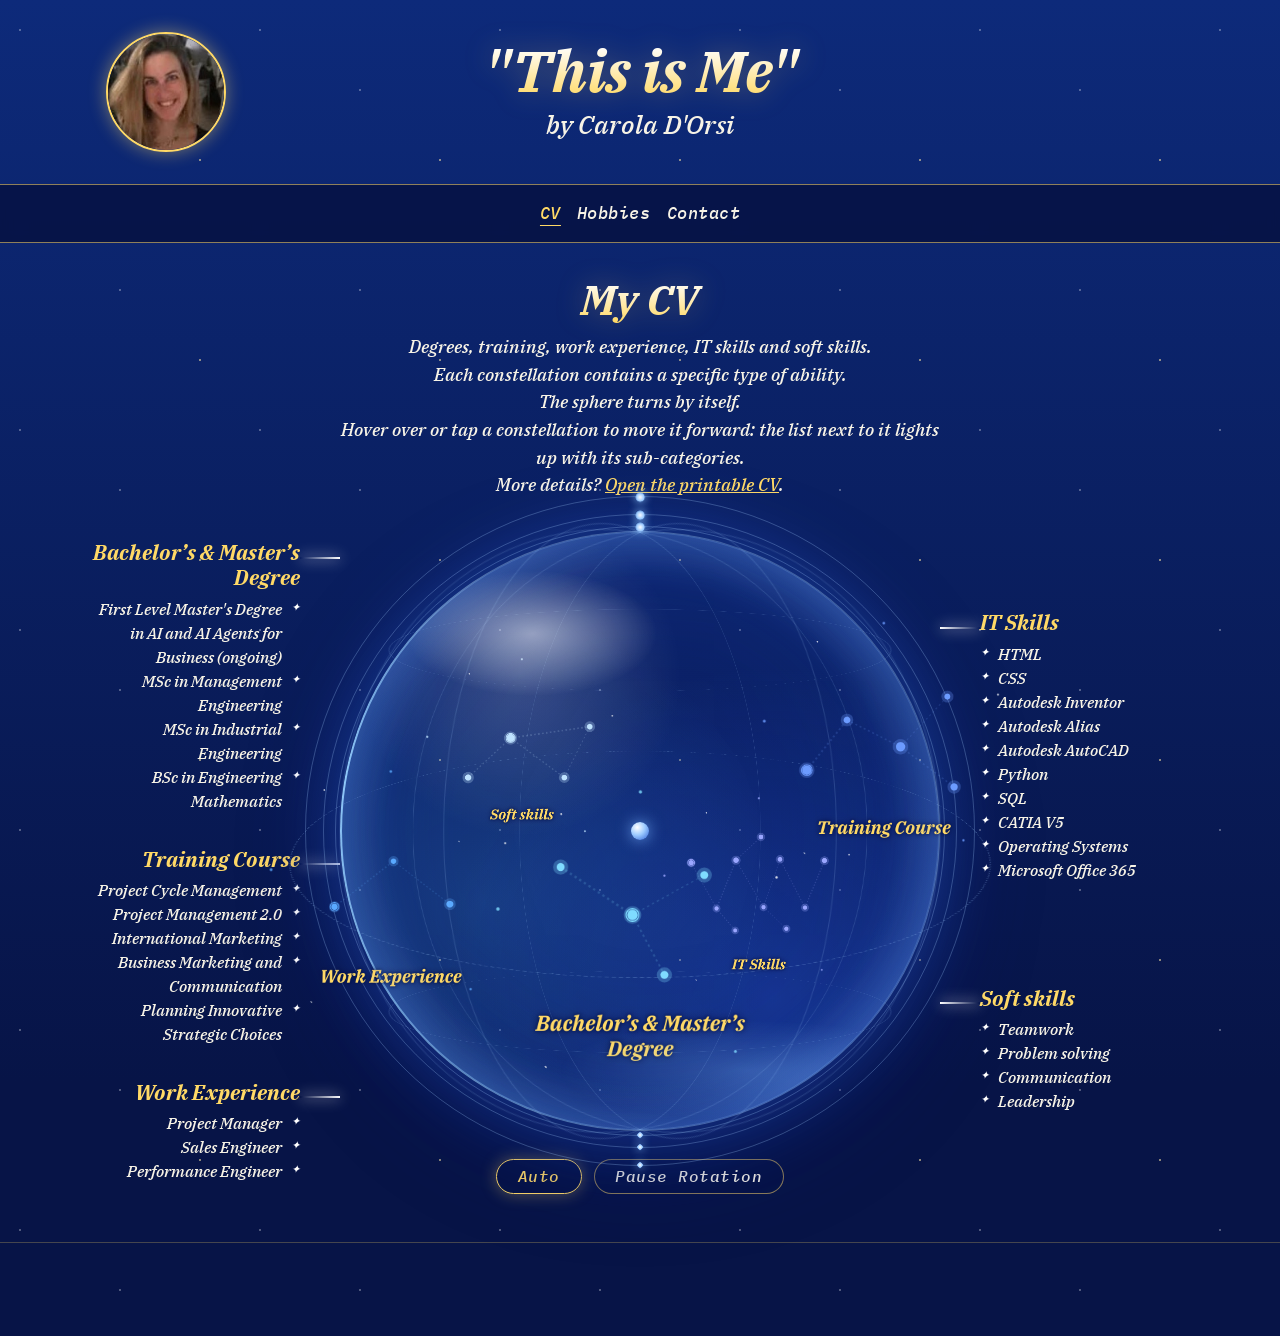
==== commit 1e3d9c60: "Add files via upload" ====
--- a/index.html
+++ b/index.html
@@ -6,12 +6,15 @@
   <title>CV · Carola D'Orsi</title>
   <meta name="description" content="CV, hobbies and contact.">
   <meta name="theme-color" content="#071447">
-  <!-- Open Graph. -->
+  <!-- Open Graph -->
   <meta property="og:type" content="website">
-  <meta property="og:site" content="https://carola1991.github.io">
+  <meta property="og:site_name" content="Carola D'Orsi">
   <meta property="og:locale" content="en_US">
-  <meta property="og:title" content="Website · Carola D'Orsi">
+  <meta property="og:title" content="CV · Carola D'Orsi">
   <meta property="og:description" content="CV, hobbies and contact.">
+  <meta property="og:url" content="https://carola1991.github.io/index.html">
+  <meta property="og:image" content="https://carola1991.github.io/assets/images/og-image.jpg">
+  <meta property="og:image:alt" content="Carola D'Orsi">
   <link rel="icon" href="assets/images/favicon.jpg">
   <!-- Bootstrap 5 + Bootstrap Icons -->
   <link href="https://cdn.jsdelivr.net/npm/bootstrap@5.3.3/dist/css/bootstrap.min.css" rel="stylesheet">
@@ -25,7 +28,7 @@
 </head>
 <body>
   <header class="site-header">
-    <img class="avatar" src="assets/images/avatar.jpg" alt="image" width="120" height="120">
+    <img class="avatar" src="assets/images/avatar.jpg" alt="Carola D'Orsi" width="120" height="120">
     <div class="titles">
       <h1>"This is Me"</h1>
       <p class="subtitle">by Carola D'Orsi</p>
@@ -126,7 +129,7 @@
   <g class="star s0" tabindex="0" style="--i:0"><circle cx="60" cy="60" r="5"/></g>
   <g class="star s1" tabindex="0" style="--i:1"><use class="pulse" href="#pulse-ring" x="130" y="100" width="40" height="40"/><circle cx="150" cy="120" r="6.5"/></g>
   <g class="star s2" tabindex="0" style="--i:2"><circle cx="240" cy="70" r="5"/></g>
-  <g class="star s3" tabindex="0" style="--i:3"><circle cx="190" cy="195" r="5"/></g>>
+  <g class="star s3" tabindex="0" style="--i:3"><circle cx="190" cy="195" r="5"/></g>
 </svg>
               <figcaption>Bachelor’s &amp; Master’s Degree</figcaption>
             </figure>
--- a/assets/css/style.css
+++ b/assets/css/style.css
@@ -1,4 +1,4 @@
-/* Compiled from scss/style.scss */
+/* Compiled from assets/scss/style.scss */
 *,
 *::before,
 *::after {
@@ -1157,6 +1157,17 @@
   color: #ffd966;
   border-color: #ffd966;
 }
+.cv-contact {
+  font-family: 'IBM Plex Mono', ui-monospace, SFMono-Regular, Menlo, Consolas, monospace;
+  letter-spacing: .03em;
+  margin: -.75rem 0 1.5rem;
+  text-align: center;
+  font-size: .95rem;
+  font-style: normal;
+}
+.cv-contact a {
+  color: #ffd966;
+}
 .cv {
   max-width: 860px;
   margin: 0 auto;
@@ -1619,4 +1630,11 @@
     color: #000;
     text-decoration: none;
   }
-}
+  .cv-contact {
+    margin-top: 0;
+    color: #000;
+  }
+  .cv-contact a {
+    text-decoration: underline;
+  }
+}
